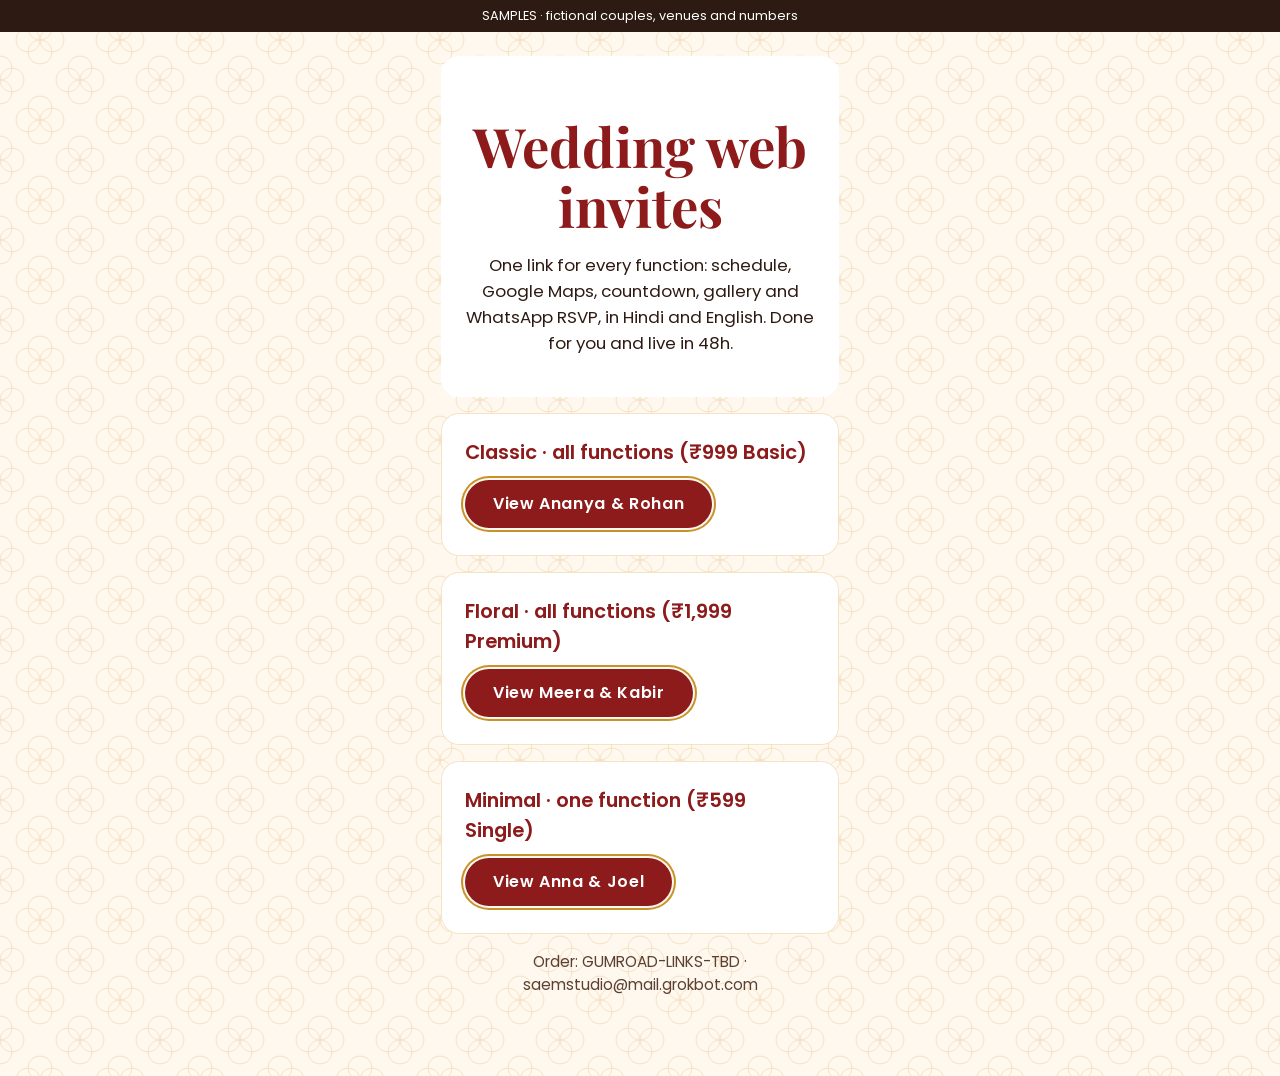
==== index.html @ 3c0ba0d8 "Wedding invite samples (from e9c4cc0 demo output)" ====
<!doctype html><html lang="en" data-style="classic"><head><meta charset="utf-8"><meta name="viewport" content="width=device-width,initial-scale=1"><meta name="robots" content="noindex">
<title>Wedding web invites · samples · saem studio</title><link rel="stylesheet" href="sample-ananya-rohan/assets/fonts.css"><link rel="stylesheet" href="sample-ananya-rohan/assets/tokens.css"><link rel="stylesheet" href="sample-ananya-rohan/assets/invite.css"></head>
<body class="art-bg"><div class="banner">SAMPLES · fictional couples, venues and numbers</div><main class="wrap"><header class="hero"><h1 class="names">Wedding web invites</h1>
<p>One link for every function: schedule, Google Maps, countdown, gallery and WhatsApp RSVP, in Hindi and English. Done for you and live in 48h.</p></header>
<article class="card"><h3>Classic · all functions (₹999 Basic)</h3><a class="rsvp-btn" href="sample-ananya-rohan/">View Ananya &amp; Rohan</a></article>
<article class="card"><h3>Floral · all functions (₹1,999 Premium)</h3><a class="rsvp-btn" href="sample-meera-kabir/">View Meera &amp; Kabir</a></article>
<article class="card"><h3>Minimal · one function (₹599 Single)</h3><a class="rsvp-btn" href="sample-anna-joel/">View Anna &amp; Joel</a></article>
<p class="center muted">Order: GUMROAD-LINKS-TBD · saemstudio@mail.grokbot.com</p></main></body></html>
---- sample-ananya-rohan/assets/fonts.css ----
/* Self-hosted OFL fonts (see credits.md). Paths are relative to this file. */
@font-face{font-family:'Playfair Display';src:url(../fonts/PlayfairDisplay-VariableFont_wght.ttf) format('truetype');font-weight:400 900;font-display:swap}
@font-face{font-family:'Poppins';src:url(../fonts/Poppins-Regular.ttf) format('truetype');font-weight:400;font-display:swap}
@font-face{font-family:'Poppins';src:url(../fonts/Poppins-SemiBold.ttf) format('truetype');font-weight:500 700;font-display:swap}
@font-face{font-family:'Great Vibes';src:url(../fonts/GreatVibes-Regular.ttf) format('truetype');font-display:swap}
@font-face{font-family:'Cormorant Garamond';src:url(../fonts/CormorantGaramond-VariableFont_wght.ttf) format('truetype');font-weight:300 700;font-display:swap}
@font-face{font-family:'Yatra One';src:url(../fonts/YatraOne-Regular.ttf) format('truetype');font-display:swap}
@font-face{font-family:'Tiro Devanagari Hindi';src:url(../fonts/TiroDevanagariHindi-Regular.ttf) format('truetype');font-display:swap}
@font-face{font-family:'Noto Serif Devanagari';src:url(../fonts/NotoSerifDevanagari-Variable.ttf) format('truetype');font-weight:100 900;font-display:swap}
---- sample-ananya-rohan/assets/tokens.css ----
/* Wedding invite design tokens. All text pairs >= 4.5:1 (checked in gen_invite_art.py; see contrast.json).
   --accent is decoration only (ornaments, borders); use --accent-text for any accent-coloured text. */
:root{--space-1:4px;--space-2:8px;--space-3:12px;--space-4:16px;--space-5:24px;--space-6:32px;--space-7:48px;--space-8:64px;--radius-card:18px;--radius-btn:999px;--content-max:430px;--tap-min:48px}
[data-style="classic"]{--c-primary:#8E1B1B;--c-accent:#C8922A;--c-accent-text:#7A5512;--c-bg:#FFF8EE;--c-surface:#FFFFFF;--c-soft:#F6E3C3;--c-ink:#2D1A12;--c-muted:#5C4033;--c-on-primary:#FFFFFF;--f-display:'Playfair Display',Georgia,serif;--f-body:'Poppins',system-ui,sans-serif;--f-hi-display:'Yatra One',"Noto Serif Devanagari",serif;--f-hi-body:'Tiro Devanagari Hindi',"Noto Serif Devanagari",serif;--art-hero:url("classic/hero.svg");--art-divider:url("classic/divider.svg");--art-corner:url("classic/corner.svg");--art-pattern:url("classic/pattern.svg")}
[data-style="floral"]{--c-primary:#8A3352;--c-accent:#E7A9B9;--c-accent-text:#7A3A4E;--c-bg:#FDF6F4;--c-surface:#FFFFFF;--c-soft:#F4DDE3;--c-ink:#3B2A2F;--c-muted:#5E4A50;--c-on-primary:#FFFFFF;--f-display:'Great Vibes',Georgia,serif;--f-body:'Cormorant Garamond',system-ui,sans-serif;--f-hi-display:'Tiro Devanagari Hindi',"Noto Serif Devanagari",serif;--f-hi-body:'Tiro Devanagari Hindi',"Noto Serif Devanagari",serif;--art-hero:url("floral/hero.svg");--art-divider:url("floral/divider.svg");--art-corner:url("floral/corner.svg");--art-pattern:url("floral/pattern.svg")}
[data-style="emerald"]{--c-primary:#0D5C4A;--c-accent:#B8913A;--c-accent-text:#6E5414;--c-bg:#F6F4EC;--c-surface:#FFFFFF;--c-soft:#E3EBDF;--c-ink:#13241F;--c-muted:#3F524C;--c-on-primary:#FFFFFF;--f-display:'Cormorant Garamond',Georgia,serif;--f-body:'Poppins',system-ui,sans-serif;--f-hi-display:'Tiro Devanagari Hindi',"Noto Serif Devanagari",serif;--f-hi-body:'Noto Serif Devanagari',"Noto Serif Devanagari",serif;--art-hero:url("emerald/hero.svg");--art-divider:url("emerald/divider.svg");--art-corner:url("emerald/corner.svg");--art-pattern:url("emerald/pattern.svg")}
[data-style="minimal"]{--c-primary:#1F2A37;--c-accent:#A48A5A;--c-accent-text:#6E5A35;--c-bg:#FBFAF7;--c-surface:#FFFFFF;--c-soft:#EEEAE2;--c-ink:#1F2328;--c-muted:#4B5563;--c-on-primary:#FFFFFF;--f-display:'Cormorant Garamond',Georgia,serif;--f-body:'Poppins',system-ui,sans-serif;--f-hi-display:'Noto Serif Devanagari',"Noto Serif Devanagari",serif;--f-hi-body:'Noto Serif Devanagari',"Noto Serif Devanagari",serif;--art-hero:url("minimal/hero.svg");--art-divider:url("minimal/divider.svg");--art-corner:url("minimal/corner.svg");--art-pattern:url("minimal/pattern.svg")}
/* RSVP button (one rule, styled per theme via tokens) */
.rsvp-btn{display:inline-flex;align-items:center;justify-content:center;gap:8px;min-height:var(--tap-min);padding:0 28px;border:0;border-radius:var(--radius-btn);background:var(--c-primary);color:var(--c-on-primary);font:600 1rem/1 var(--f-body);letter-spacing:.04em;cursor:pointer;text-decoration:none}
.rsvp-btn:focus-visible{outline:3px solid var(--c-accent-text);outline-offset:3px}
[data-style="classic"] .rsvp-btn{box-shadow:0 0 0 2px var(--c-bg),0 0 0 4px var(--c-accent)}
[data-style="floral"] .rsvp-btn{border-radius:24px 6px 24px 6px;box-shadow:0 4px 14px rgba(138,51,82,.25)}
[data-style="emerald"] .rsvp-btn{border-radius:22px 22px 6px 6px;box-shadow:0 0 0 2px var(--c-bg),0 0 0 3px var(--c-accent)}
[data-style="minimal"] .rsvp-btn{border-radius:2px;letter-spacing:.18em;text-transform:uppercase;font-size:.85rem}
.rsvp-btn.secondary{background:transparent;color:var(--c-primary);box-shadow:inset 0 0 0 2px var(--c-primary)}
/* Art helpers */
.art-bg{background-color:var(--c-bg);background-image:var(--art-pattern)}
.art-hero{display:block;width:100%;max-width:390px;height:auto;margin:0 auto}
.art-divider{display:block;width:100%;max-width:390px;height:auto;margin:var(--space-5) auto}
.art-frame{position:relative}.art-frame::before,.art-frame::after{content:"";position:absolute;width:72px;height:72px;background:var(--art-corner) no-repeat center/contain;pointer-events:none}
.art-frame::before{top:6px;left:6px}.art-frame::after{top:6px;right:6px;transform:scaleX(-1)}
---- sample-ananya-rohan/assets/invite.css ----
/* Layout only; all colours/fonts/art come from art/tokens.css variables. */
*{box-sizing:border-box}body{margin:0;color:var(--c-ink);font-family:var(--f-body);line-height:1.55;font-size:1.05rem}
html[lang=hi] body{font-family:var(--f-hi-body)}
.wrap{max-width:var(--content-max);margin:0 auto;padding:var(--space-5) var(--space-4) var(--space-8)}
.hero{text-align:center;padding:var(--space-7) var(--space-4) var(--space-5);background:var(--c-surface);border-radius:var(--radius-card)}
.names{font-family:var(--f-display);color:var(--c-primary);font-size:clamp(2rem,9vw,3.4rem);overflow-wrap:anywhere;hyphens:auto;line-height:1.1;margin:var(--space-3) 0}
html[lang=hi] .names,html[lang=hi] h2,html[lang=hi] h3{font-family:var(--f-hi-display)}
.amp,.kicker{color:var(--c-accent-text)}.muted{color:var(--c-muted);font-size:.95rem}
h2{font-family:var(--f-display);color:var(--c-primary);text-align:center;margin:var(--space-6) 0 var(--space-3)}
.card{background:var(--c-surface);border-radius:var(--radius-card);padding:var(--space-5);margin:var(--space-4) 0;box-shadow:inset 0 0 0 1px var(--c-soft)}
.card h3{margin:0 0 var(--space-2);color:var(--c-primary)}.when{color:var(--c-accent-text);font-weight:600}
.cd{display:flex;justify-content:center;gap:var(--space-3);text-align:center}.cd div{background:var(--c-soft);border-radius:12px;padding:var(--space-3);min-width:64px}
.cd b{display:block;font-size:1.6rem;color:var(--c-primary)}.cd span{color:var(--c-muted);font-size:.8rem}
.gal{display:grid;grid-template-columns:1fr 1fr;gap:var(--space-2)}.gal img{width:100%;aspect-ratio:1;object-fit:cover;border-radius:12px;background:var(--c-soft)}
label{display:block;margin:var(--space-3) 0 var(--space-1);font-weight:600}
input,select{width:100%;min-height:var(--tap-min);padding:0 var(--space-3);border-radius:12px;border:1px solid var(--c-muted);font:inherit;background:#fff;color:var(--c-ink)}
input:focus-visible,select:focus-visible,a:focus-visible,button:focus-visible{outline:3px solid var(--c-accent-text);outline-offset:3px}
.topbar{display:flex;justify-content:flex-end;max-width:var(--content-max);margin:0 auto;padding:var(--space-2) var(--space-4) 0}.lang{min-height:44px;padding:0 16px;font-size:.85rem}
.banner{background:var(--c-ink);color:#fff;text-align:center;font-size:.8rem;padding:6px}
a{color:var(--c-primary)}[data-l]{display:none}html[lang=en] [data-l=en],html[lang=hi] [data-l=hi]{display:revert}
.center{text-align:center}
.story{list-style:none;margin:0;padding:0 0 0 var(--space-5);border-left:3px solid var(--c-accent)}.story li{position:relative;background:var(--c-surface);border-radius:var(--radius-card);padding:var(--space-4);margin:0 0 var(--space-3)}.story li::before{content:"";position:absolute;left:calc(-1*var(--space-5) - 9px);top:22px;width:14px;height:14px;border-radius:50%;background:var(--c-primary)}.story p{margin:0}
.err{color:var(--c-primary);font-weight:600;margin:var(--space-1) 0 0}.card .rsvp-btn{margin:var(--space-1) 0}
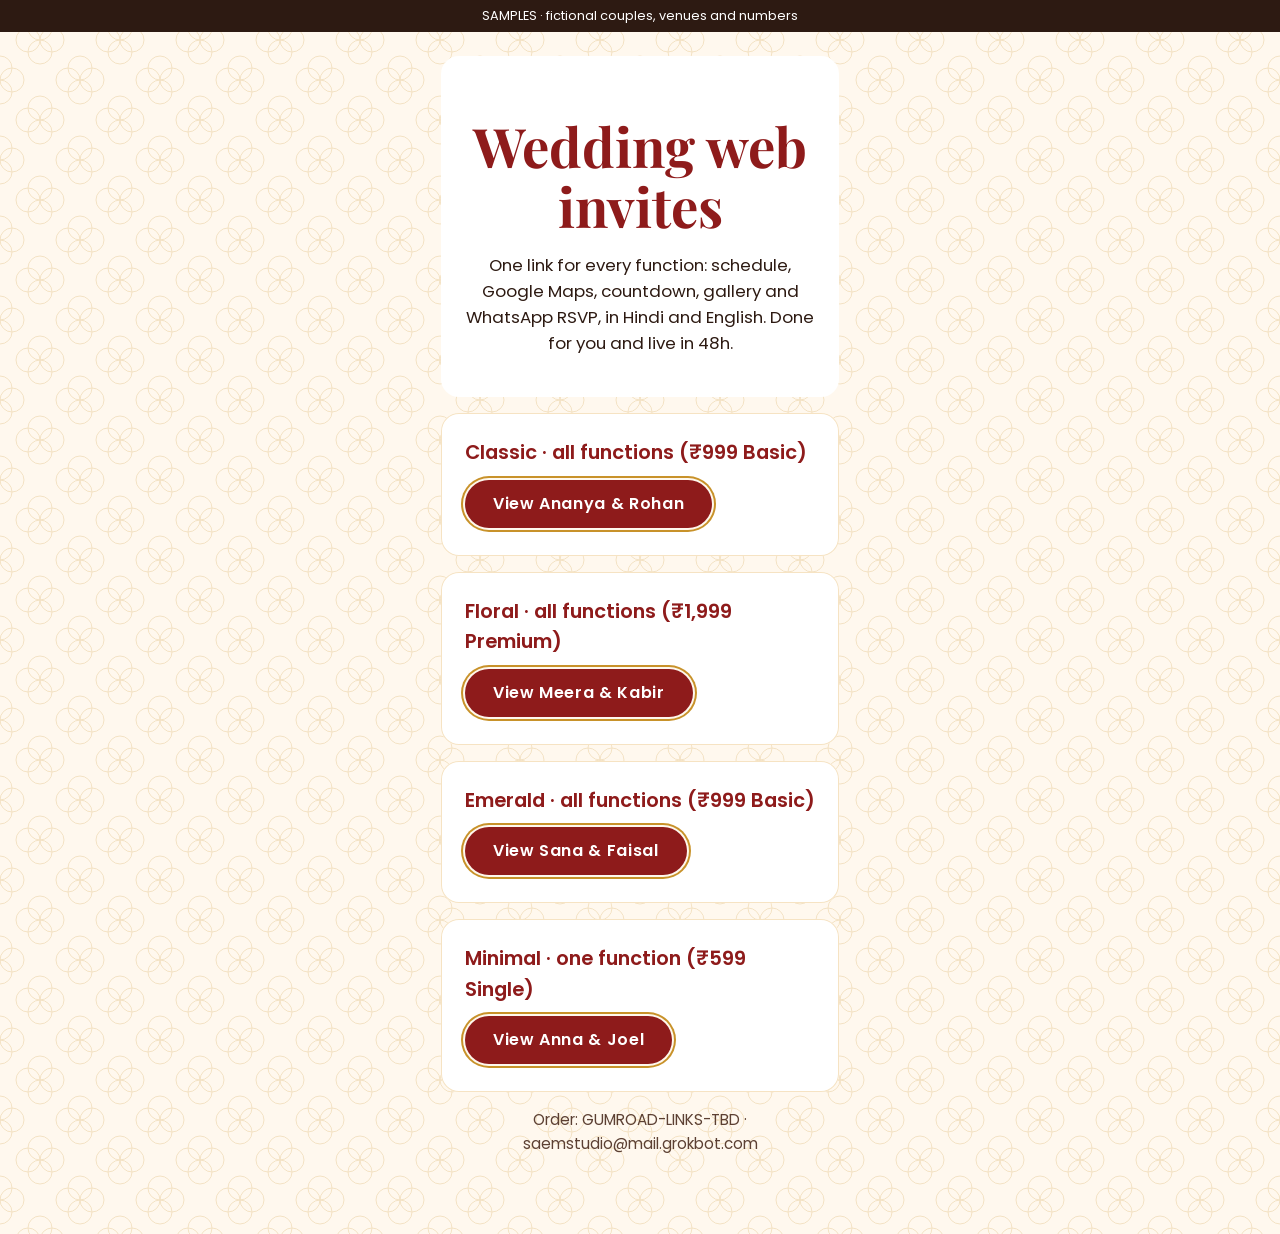
==== commit 91d35caf: "Add Emerald sample (Sana & Faisal) + refresh 4 demos" ====
--- a/index.html
+++ b/index.html
@@ -4,5 +4,6 @@
 <p>One link for every function: schedule, Google Maps, countdown, gallery and WhatsApp RSVP, in Hindi and English. Done for you and live in 48h.</p></header>
 <article class="card"><h3>Classic · all functions (₹999 Basic)</h3><a class="rsvp-btn" href="sample-ananya-rohan/">View Ananya &amp; Rohan</a></article>
 <article class="card"><h3>Floral · all functions (₹1,999 Premium)</h3><a class="rsvp-btn" href="sample-meera-kabir/">View Meera &amp; Kabir</a></article>
+<article class="card"><h3>Emerald · all functions (₹999 Basic)</h3><a class="rsvp-btn" href="sample-sana-faisal/">View Sana &amp; Faisal</a></article>
 <article class="card"><h3>Minimal · one function (₹599 Single)</h3><a class="rsvp-btn" href="sample-anna-joel/">View Anna &amp; Joel</a></article>
 <p class="center muted">Order: GUMROAD-LINKS-TBD · saemstudio@mail.grokbot.com</p></main></body></html>
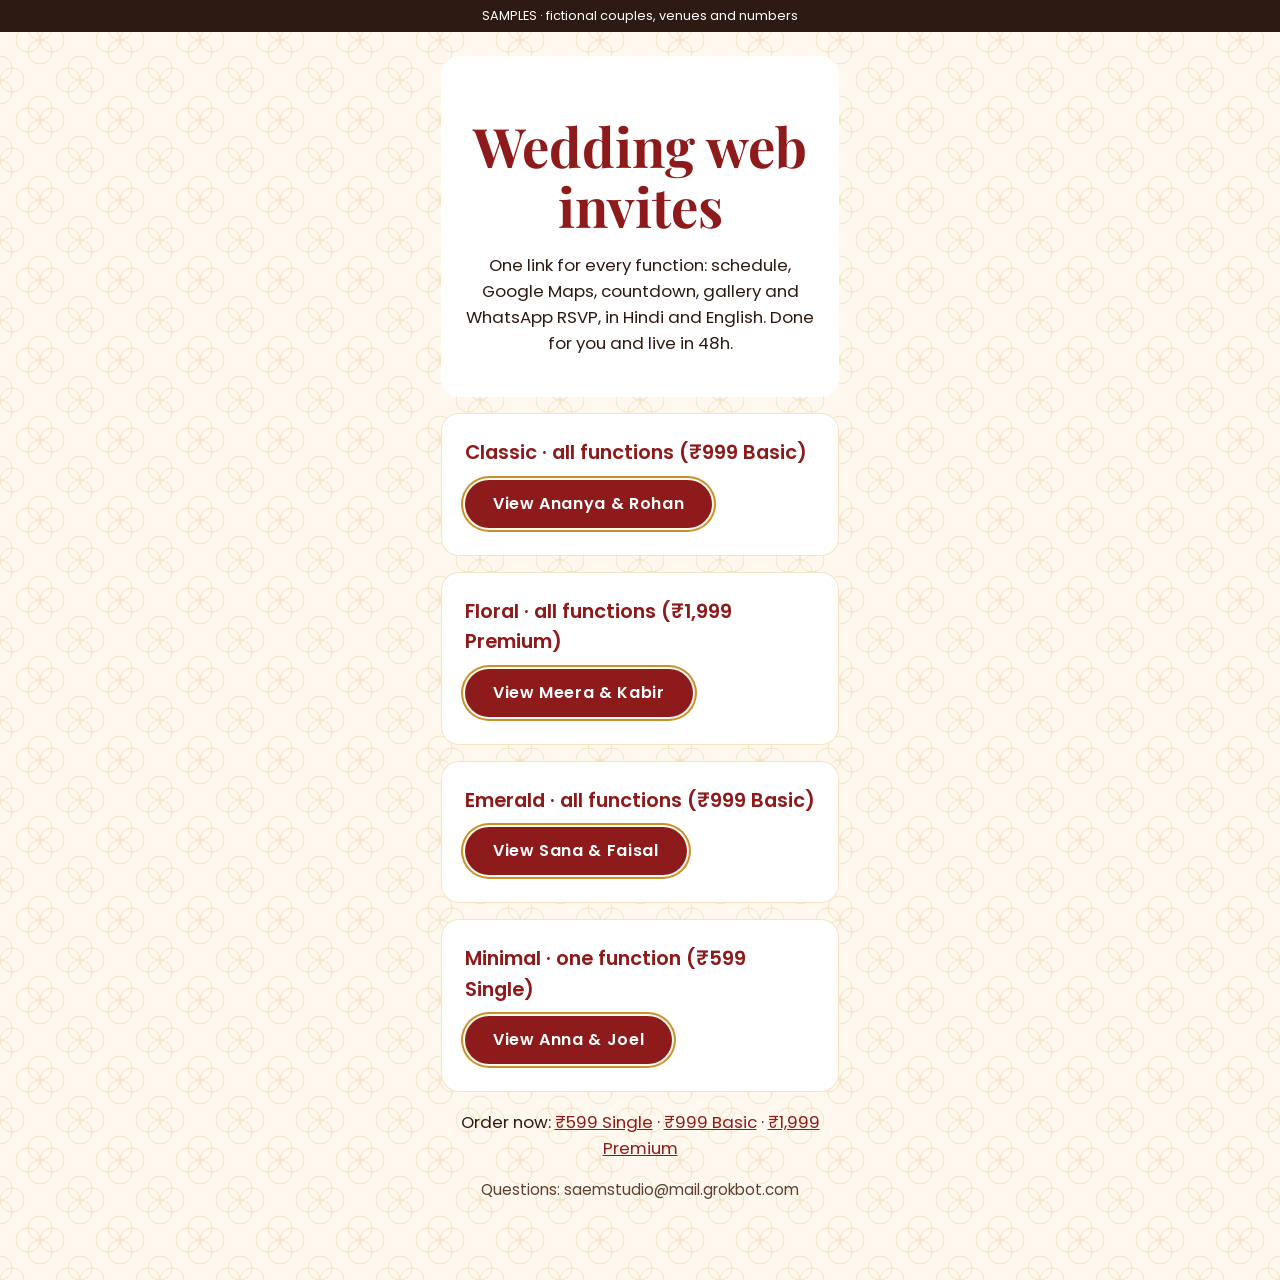
==== commit 64f77270: "Invites: replace TBD with live Gumroad order links (QC PASS)" ====
--- a/index.html
+++ b/index.html
@@ -6,4 +6,4 @@
 <article class="card"><h3>Floral · all functions (₹1,999 Premium)</h3><a class="rsvp-btn" href="sample-meera-kabir/">View Meera &amp; Kabir</a></article>
 <article class="card"><h3>Emerald · all functions (₹999 Basic)</h3><a class="rsvp-btn" href="sample-sana-faisal/">View Sana &amp; Faisal</a></article>
 <article class="card"><h3>Minimal · one function (₹599 Single)</h3><a class="rsvp-btn" href="sample-anna-joel/">View Anna &amp; Joel</a></article>
-<p class="center muted">Order: GUMROAD-LINKS-TBD · saemstudio@mail.grokbot.com</p></main></body></html>
+<p class="center">Order now: <a href="https://saemstudio.gumroad.com/l/wedding-web-invite-single-function">₹599 Single</a> · <a href="https://saemstudio.gumroad.com/l/wedding-web-invite-basic">₹999 Basic</a> · <a href="https://saemstudio.gumroad.com/l/wedding-web-invite-premium">₹1,999 Premium</a></p><p class="center muted">Questions: saemstudio@mail.grokbot.com</p></main></body></html>
